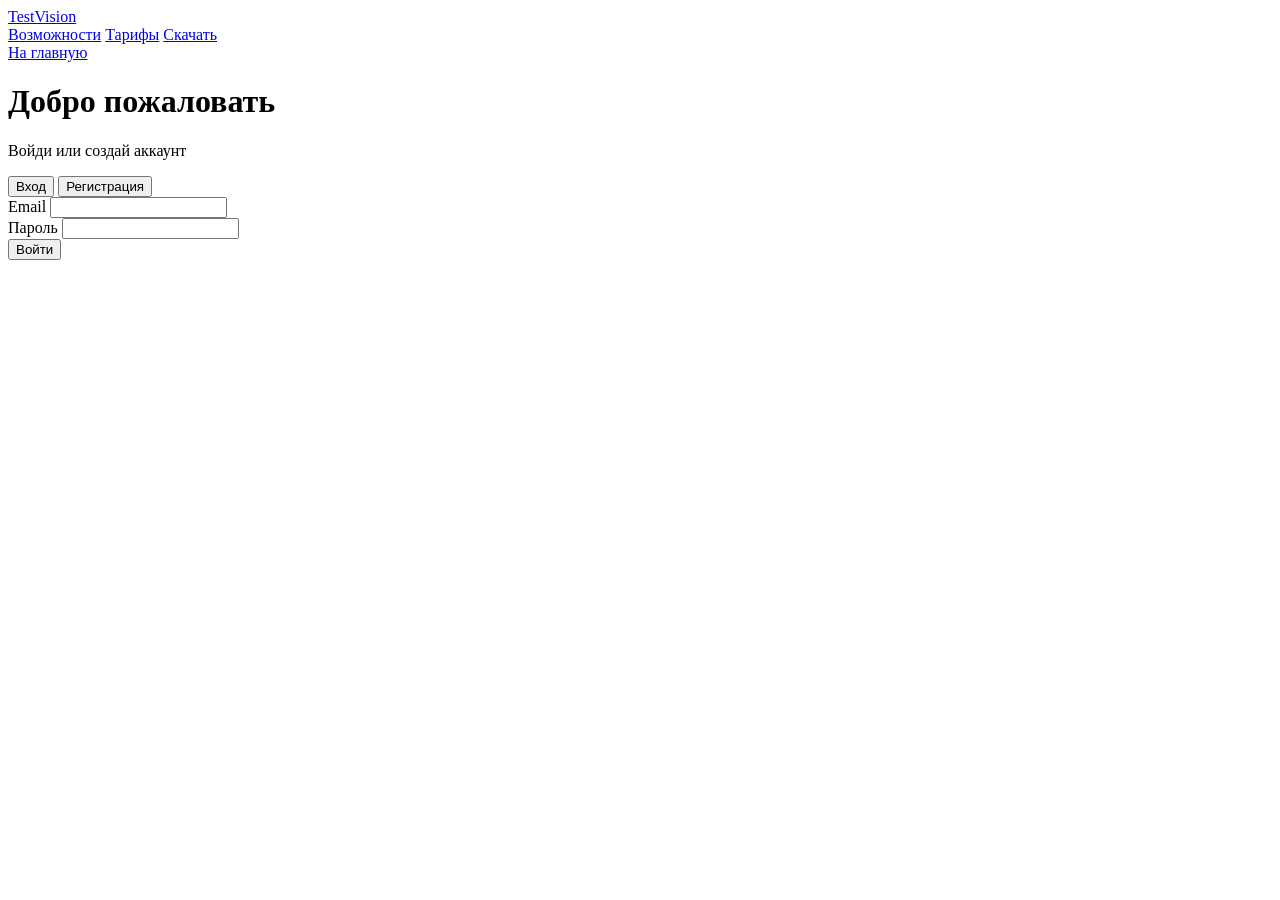
==== auth.html @ dafa4c0e "Add files via upload" ====
<!DOCTYPE html>
<html lang="ru">
<head>
<meta charset="UTF-8">
<meta name="viewport" content="width=device-width, initial-scale=1.0">
<title>Вход — TestVision</title>
<link rel="stylesheet" href="css/style.css">
</head>
<body>
<header class="nav">
  <div class="nav-inner container">
    <a href="/" class="brand">
      <span class="brand-dot"></span>
      <span class="brand-name">TestVision</span>
    </a>
    <nav class="nav-links">
      <a href="index.html#features">Возможности</a>
      <a href="pricing.html">Тарифы</a>
      <a href="download.html">Скачать</a>
    </nav>
    <div class="nav-actions">
      <a href="index.html" class="btn btn-ghost">На главную</a>
    </div>
  </div>
</header>

<div class="page">
  <div class="container page-narrow">
    <h1 class="page-title">Добро пожаловать</h1>
    <p class="page-sub">Войди или создай аккаунт</p>

    <div class="card">
      <div class="form-tabs">
        <button class="active" data-tab="login">Вход</button>
        <button data-tab="register">Регистрация</button>
      </div>

      <form id="form-login">
        <div class="field">
          <label>Email</label>
          <input class="input" type="email" id="li-email" autocomplete="email" required>
        </div>
        <div class="field">
          <label>Пароль</label>
          <input class="input" type="password" id="li-pass" autocomplete="current-password" required>
        </div>
        <div class="form-err" id="li-err"></div>
        <button type="submit" class="btn btn-primary btn-block btn-lg">Войти</button>
      </form>

      <form id="form-register" style="display:none">
        <div class="field">
          <label>Имя</label>
          <input class="input" type="text" id="rg-name" required>
        </div>
        <div class="field">
          <label>Email</label>
          <input class="input" type="email" id="rg-email" autocomplete="email" required>
        </div>
        <div class="field">
          <label>Пароль</label>
          <input class="input" type="password" id="rg-pass" autocomplete="new-password" minlength="6" required>
        </div>
        <div class="form-err" id="rg-err"></div>
        <button type="submit" class="btn btn-primary btn-block btn-lg">Создать аккаунт</button>
      </form>
    </div>
  </div>
</div>

<script src="js/main.js"></script>
<script src="js/auth.js"></script>
</body>
</html>
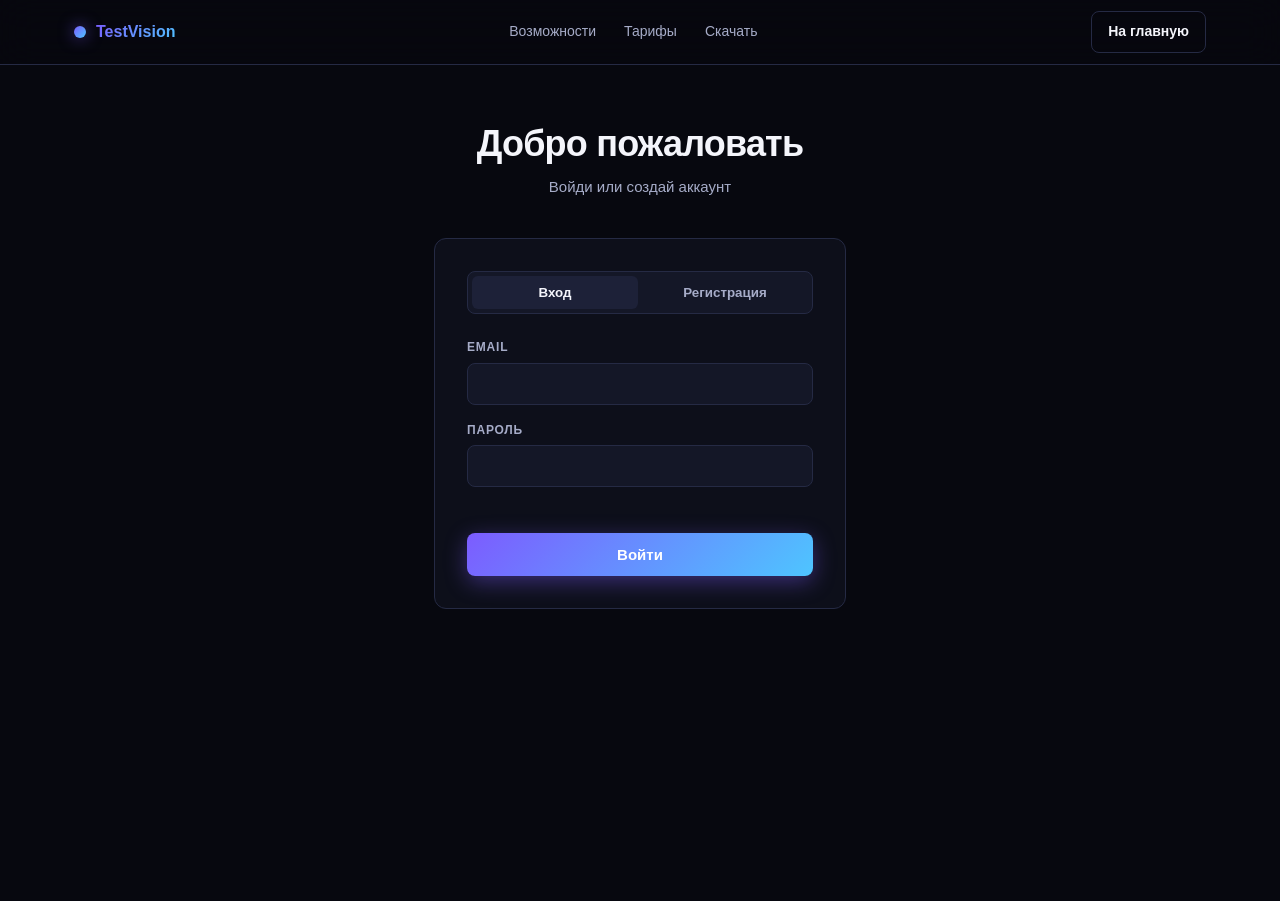
==== commit fb0fa904: "Add files via upload" ====
--- a/auth.html
+++ b/auth.html
@@ -4,7 +4,7 @@
 <meta charset="UTF-8">
 <meta name="viewport" content="width=device-width, initial-scale=1.0">
 <title>Вход — TestVision</title>
-<link rel="stylesheet" href="css/style.css">
+<link rel="stylesheet" href="style.css">
 </head>
 <body>
 <header class="nav">
@@ -68,7 +68,7 @@
   </div>
 </div>
 
-<script src="js/main.js"></script>
-<script src="js/auth.js"></script>
+<script src="main.js"></script>
+<script src="auth.js"></script>
 </body>
 </html>
--- a/style.css
+++ b/style.css
@@ -0,0 +1,853 @@
+* { box-sizing: border-box; margin: 0; padding: 0; }
+
+:root {
+  --bg-0: #07080f;
+  --bg-1: #0d0f1a;
+  --bg-2: #141727;
+  --bg-3: #1d2138;
+  --border: #252a44;
+  --text-0: #f4f5fb;
+  --text-1: #a6acc8;
+  --text-2: #6b7290;
+  --accent: #7c5cff;
+  --accent-2: #4ec5ff;
+  --grad: linear-gradient(135deg, #7c5cff 0%, #4ec5ff 100%);
+  --success: #2dd17c;
+  --danger: #ff5c7a;
+  --radius: 12px;
+  --radius-sm: 8px;
+  --max: 1180px;
+}
+
+html, body {
+  background: var(--bg-0);
+  color: var(--text-0);
+  font-family: -apple-system, BlinkMacSystemFont, "Segoe UI", Inter, Roboto, sans-serif;
+  font-size: 15px;
+  line-height: 1.55;
+  -webkit-font-smoothing: antialiased;
+  overflow-x: hidden;
+}
+
+body::before {
+  content: "";
+  position: fixed;
+  inset: 0;
+  background:
+    radial-gradient(circle at 20% 10%, rgba(124, 92, 255, 0.18), transparent 45%),
+    radial-gradient(circle at 80% 30%, rgba(78, 197, 255, 0.12), transparent 50%),
+    radial-gradient(circle at 50% 90%, rgba(124, 92, 255, 0.08), transparent 55%);
+  z-index: -1;
+  pointer-events: none;
+}
+
+a { color: inherit; text-decoration: none; }
+
+.container {
+  max-width: var(--max);
+  margin: 0 auto;
+  padding: 0 24px;
+}
+
+.nav {
+  position: sticky;
+  top: 0;
+  z-index: 100;
+  backdrop-filter: blur(18px);
+  -webkit-backdrop-filter: blur(18px);
+  background: rgba(7, 8, 15, 0.72);
+  border-bottom: 1px solid var(--border);
+}
+
+.nav-inner {
+  display: flex;
+  align-items: center;
+  justify-content: space-between;
+  height: 64px;
+}
+
+.brand {
+  display: flex;
+  align-items: center;
+  gap: 10px;
+  font-weight: 800;
+  font-size: 16px;
+}
+
+.brand-dot {
+  width: 12px;
+  height: 12px;
+  border-radius: 50%;
+  background: var(--grad);
+  box-shadow: 0 0 16px rgba(124, 92, 255, 0.6);
+  animation: pulse 2.5s ease-in-out infinite;
+}
+
+@keyframes pulse {
+  0%, 100% { opacity: 1; transform: scale(1); }
+  50% { opacity: 0.6; transform: scale(0.85); }
+}
+
+.brand-name {
+  background: var(--grad);
+  -webkit-background-clip: text;
+  background-clip: text;
+  color: transparent;
+}
+
+.nav-links {
+  display: flex;
+  gap: 28px;
+}
+
+.nav-links a {
+  color: var(--text-1);
+  font-size: 14px;
+  font-weight: 500;
+  transition: color 0.2s;
+}
+
+.nav-links a:hover { color: var(--text-0); }
+
+.nav-actions {
+  display: flex;
+  gap: 10px;
+}
+
+.btn {
+  display: inline-flex;
+  align-items: center;
+  gap: 8px;
+  padding: 9px 16px;
+  border-radius: var(--radius-sm);
+  font-size: 14px;
+  font-weight: 600;
+  cursor: pointer;
+  border: none;
+  font-family: inherit;
+  transition: all 0.2s ease;
+  white-space: nowrap;
+}
+
+.btn-primary {
+  background: var(--grad);
+  color: white;
+  box-shadow: 0 6px 22px rgba(124, 92, 255, 0.4);
+}
+
+.btn-primary:hover {
+  transform: translateY(-1px);
+  box-shadow: 0 10px 32px rgba(124, 92, 255, 0.55);
+}
+
+.btn-ghost {
+  background: transparent;
+  color: var(--text-0);
+  border: 1px solid var(--border);
+}
+
+.btn-ghost:hover {
+  border-color: var(--accent);
+  background: var(--bg-2);
+}
+
+.btn-lg {
+  padding: 13px 22px;
+  font-size: 15px;
+}
+
+.btn-block {
+  width: 100%;
+  justify-content: center;
+}
+
+.hero {
+  padding: 80px 0 100px;
+}
+
+.hero-inner {
+  display: grid;
+  grid-template-columns: 1.05fr 1fr;
+  gap: 60px;
+  align-items: center;
+}
+
+.badge {
+  display: inline-flex;
+  align-items: center;
+  gap: 8px;
+  padding: 6px 12px;
+  background: rgba(124, 92, 255, 0.1);
+  border: 1px solid rgba(124, 92, 255, 0.3);
+  border-radius: 20px;
+  font-size: 12px;
+  font-weight: 600;
+  letter-spacing: 0.5px;
+  margin-bottom: 24px;
+}
+
+.badge-dot {
+  width: 6px;
+  height: 6px;
+  border-radius: 50%;
+  background: var(--success);
+  box-shadow: 0 0 8px var(--success);
+}
+
+h1 {
+  font-size: 56px;
+  line-height: 1.05;
+  font-weight: 800;
+  letter-spacing: -1.5px;
+  margin-bottom: 20px;
+}
+
+.gradient {
+  background: var(--grad);
+  -webkit-background-clip: text;
+  background-clip: text;
+  color: transparent;
+}
+
+.lead {
+  font-size: 18px;
+  color: var(--text-1);
+  margin-bottom: 32px;
+  max-width: 500px;
+}
+
+.hero-cta {
+  display: flex;
+  gap: 12px;
+  margin-bottom: 48px;
+}
+
+.hero-meta {
+  display: flex;
+  gap: 36px;
+}
+
+.meta-item {
+  display: flex;
+  flex-direction: column;
+}
+
+.meta-item b {
+  font-size: 28px;
+  font-weight: 800;
+  background: var(--grad);
+  -webkit-background-clip: text;
+  background-clip: text;
+  color: transparent;
+}
+
+.meta-item span {
+  font-size: 12px;
+  color: var(--text-2);
+  text-transform: uppercase;
+  letter-spacing: 1px;
+}
+
+.hero-visual {
+  position: relative;
+}
+
+.mock-window {
+  background: var(--bg-1);
+  border: 1px solid var(--border);
+  border-radius: var(--radius);
+  overflow: hidden;
+  box-shadow: 0 30px 80px rgba(0, 0, 0, 0.5), 0 0 0 1px rgba(255, 255, 255, 0.03);
+  transform: perspective(1000px) rotateY(-4deg) rotateX(2deg);
+  transition: transform 0.4s ease;
+  position: relative;
+}
+
+.mock-window:hover {
+  transform: perspective(1000px) rotateY(-2deg) rotateX(1deg) translateY(-4px);
+}
+
+.mock-header {
+  display: flex;
+  align-items: center;
+  gap: 6px;
+  padding: 10px 14px;
+  background: var(--bg-2);
+  border-bottom: 1px solid var(--border);
+}
+
+.mock-dot {
+  width: 10px;
+  height: 10px;
+  border-radius: 50%;
+}
+
+.mock-dot.r { background: #ff5c5c; }
+.mock-dot.y { background: #ffbd44; }
+.mock-dot.g { background: #2dd17c; }
+
+.mock-url {
+  margin-left: 12px;
+  font-size: 11px;
+  color: var(--text-2);
+  font-family: monospace;
+}
+
+.mock-body {
+  padding: 20px;
+  display: flex;
+  flex-direction: column;
+  gap: 8px;
+}
+
+.mock-q {
+  font-weight: 600;
+  font-size: 14px;
+  margin: 8px 0 4px;
+}
+
+.mock-q:first-child { margin-top: 0; }
+
+.mock-opt {
+  padding: 10px 12px;
+  background: var(--bg-2);
+  border: 1px solid var(--border);
+  border-radius: 6px;
+  font-size: 13px;
+  color: var(--text-1);
+  display: flex;
+  align-items: center;
+  justify-content: space-between;
+  position: relative;
+}
+
+.mock-opt.correct {
+  background: rgba(45, 209, 124, 0.08);
+  border-color: rgba(45, 209, 124, 0.5);
+  color: var(--text-0);
+}
+
+.mock-opt.wrong {
+  background: rgba(255, 92, 122, 0.08);
+  border-color: rgba(255, 92, 122, 0.5);
+  color: var(--text-0);
+}
+
+.mock-check {
+  width: 20px;
+  height: 20px;
+  border-radius: 50%;
+  display: inline-flex;
+  align-items: center;
+  justify-content: center;
+  font-weight: 800;
+  font-size: 11px;
+  color: white;
+}
+
+.mock-opt.correct .mock-check { background: var(--success); }
+.mock-opt.wrong .mock-check { background: var(--danger); }
+
+.mock-hud {
+  position: absolute;
+  bottom: 16px;
+  right: 16px;
+  background: rgba(7, 8, 15, 0.94);
+  border: 1px solid rgba(124, 92, 255, 0.4);
+  border-radius: 8px;
+  padding: 10px 12px;
+  min-width: 130px;
+  backdrop-filter: blur(8px);
+}
+
+.mock-hud-row {
+  display: flex;
+  justify-content: space-between;
+  font-size: 11px;
+  color: var(--text-1);
+}
+
+.mock-hud-row + .mock-hud-row { margin-top: 4px; }
+.mock-hud-row b { color: var(--text-0); }
+
+.section-title {
+  font-size: 36px;
+  font-weight: 800;
+  text-align: center;
+  margin-bottom: 48px;
+  letter-spacing: -0.8px;
+}
+
+.features {
+  padding: 80px 0;
+}
+
+.feature-grid {
+  display: grid;
+  grid-template-columns: repeat(3, 1fr);
+  gap: 18px;
+}
+
+.feature {
+  padding: 28px;
+  background: var(--bg-1);
+  border: 1px solid var(--border);
+  border-radius: var(--radius);
+  transition: all 0.25s ease;
+}
+
+.feature:hover {
+  transform: translateY(-3px);
+  border-color: rgba(124, 92, 255, 0.5);
+  background: var(--bg-2);
+}
+
+.feature-icon {
+  font-size: 32px;
+  margin-bottom: 14px;
+}
+
+.feature h3 {
+  font-size: 18px;
+  margin-bottom: 8px;
+}
+
+.feature p {
+  color: var(--text-1);
+  font-size: 14px;
+}
+
+.how {
+  padding: 80px 0;
+}
+
+.steps {
+  display: grid;
+  grid-template-columns: repeat(4, 1fr);
+  gap: 18px;
+}
+
+.step {
+  padding: 24px;
+  background: var(--bg-1);
+  border: 1px solid var(--border);
+  border-radius: var(--radius);
+  position: relative;
+}
+
+.step-num {
+  width: 36px;
+  height: 36px;
+  border-radius: 50%;
+  background: var(--grad);
+  color: white;
+  display: flex;
+  align-items: center;
+  justify-content: center;
+  font-weight: 800;
+  margin-bottom: 14px;
+  box-shadow: 0 6px 18px rgba(124, 92, 255, 0.4);
+}
+
+.step h3 {
+  font-size: 16px;
+  margin-bottom: 6px;
+}
+
+.step p {
+  color: var(--text-1);
+  font-size: 13px;
+}
+
+.cta {
+  padding: 80px 0;
+}
+
+.cta-inner {
+  text-align: center;
+  padding: 60px 40px;
+  background: linear-gradient(135deg, rgba(124, 92, 255, 0.12), rgba(78, 197, 255, 0.06));
+  border: 1px solid rgba(124, 92, 255, 0.3);
+  border-radius: 24px;
+}
+
+.cta h2 {
+  font-size: 36px;
+  margin-bottom: 12px;
+  letter-spacing: -0.5px;
+}
+
+.cta p {
+  color: var(--text-1);
+  margin-bottom: 28px;
+  font-size: 16px;
+}
+
+.cta-actions {
+  display: inline-flex;
+  gap: 12px;
+}
+
+.footer {
+  padding: 60px 0 24px;
+  border-top: 1px solid var(--border);
+  margin-top: 60px;
+}
+
+.footer-inner {
+  display: grid;
+  grid-template-columns: 1.2fr 2fr;
+  gap: 60px;
+  margin-bottom: 40px;
+}
+
+.footer-tag {
+  color: var(--text-2);
+  font-size: 13px;
+  margin-top: 10px;
+}
+
+.footer-cols {
+  display: grid;
+  grid-template-columns: repeat(3, 1fr);
+  gap: 32px;
+}
+
+.footer-col h4 {
+  font-size: 12px;
+  text-transform: uppercase;
+  letter-spacing: 1.5px;
+  color: var(--text-2);
+  margin-bottom: 14px;
+}
+
+.footer-col a {
+  display: block;
+  color: var(--text-1);
+  font-size: 14px;
+  padding: 4px 0;
+  transition: color 0.2s;
+}
+
+.footer-col a:hover { color: var(--accent-2); }
+
+.footer-bottom {
+  display: flex;
+  justify-content: space-between;
+  padding-top: 24px;
+  border-top: 1px solid var(--border);
+  font-size: 12px;
+  color: var(--text-2);
+}
+
+.muted { opacity: 0.7; }
+
+.page {
+  padding: 60px 0 80px;
+  min-height: calc(100vh - 64px);
+}
+
+.page-narrow {
+  max-width: 460px;
+  margin: 0 auto;
+}
+
+.page-title {
+  font-size: 36px;
+  font-weight: 800;
+  text-align: center;
+  margin-bottom: 12px;
+  letter-spacing: -0.8px;
+}
+
+.page-sub {
+  text-align: center;
+  color: var(--text-1);
+  margin-bottom: 40px;
+}
+
+.card {
+  background: var(--bg-1);
+  border: 1px solid var(--border);
+  border-radius: var(--radius);
+  padding: 32px;
+}
+
+.field {
+  margin-bottom: 16px;
+}
+
+.field label {
+  display: block;
+  font-size: 12px;
+  font-weight: 600;
+  color: var(--text-1);
+  margin-bottom: 6px;
+  text-transform: uppercase;
+  letter-spacing: 0.8px;
+}
+
+.input {
+  width: 100%;
+  padding: 12px 14px;
+  background: var(--bg-2);
+  border: 1px solid var(--border);
+  border-radius: var(--radius-sm);
+  color: var(--text-0);
+  font-size: 14px;
+  font-family: inherit;
+  outline: none;
+  transition: all 0.2s;
+}
+
+.input:focus {
+  border-color: var(--accent);
+  box-shadow: 0 0 0 3px rgba(124, 92, 255, 0.15);
+}
+
+.form-tabs {
+  display: flex;
+  gap: 4px;
+  background: var(--bg-2);
+  padding: 4px;
+  border-radius: var(--radius-sm);
+  border: 1px solid var(--border);
+  margin-bottom: 24px;
+}
+
+.form-tabs button {
+  flex: 1;
+  padding: 9px;
+  background: transparent;
+  border: none;
+  color: var(--text-1);
+  font-weight: 600;
+  cursor: pointer;
+  border-radius: 6px;
+  font-family: inherit;
+  transition: all 0.2s;
+}
+
+.form-tabs button.active {
+  background: var(--bg-3);
+  color: var(--text-0);
+}
+
+.form-err {
+  min-height: 18px;
+  color: var(--danger);
+  font-size: 12px;
+  margin: 4px 0 12px;
+}
+
+.pricing-grid {
+  display: grid;
+  grid-template-columns: repeat(3, 1fr);
+  gap: 20px;
+  margin-top: 40px;
+}
+
+.plan {
+  padding: 32px;
+  background: var(--bg-1);
+  border: 1px solid var(--border);
+  border-radius: var(--radius);
+  display: flex;
+  flex-direction: column;
+  position: relative;
+}
+
+.plan-pro {
+  border-color: var(--accent);
+  background: linear-gradient(180deg, rgba(124, 92, 255, 0.08), transparent 60%), var(--bg-1);
+}
+
+.plan-pro::before {
+  content: "Популярный";
+  position: absolute;
+  top: -12px;
+  left: 50%;
+  transform: translateX(-50%);
+  padding: 4px 12px;
+  background: var(--grad);
+  border-radius: 20px;
+  font-size: 11px;
+  font-weight: 800;
+  letter-spacing: 1px;
+  color: white;
+}
+
+.plan h3 {
+  font-size: 14px;
+  text-transform: uppercase;
+  letter-spacing: 2px;
+  color: var(--text-2);
+  margin-bottom: 12px;
+}
+
+.plan-price {
+  font-size: 40px;
+  font-weight: 800;
+  letter-spacing: -1px;
+}
+
+.plan-price small {
+  font-size: 14px;
+  color: var(--text-2);
+  font-weight: 500;
+}
+
+.plan-desc {
+  color: var(--text-1);
+  font-size: 14px;
+  margin: 12px 0 24px;
+}
+
+.plan-list {
+  list-style: none;
+  margin-bottom: 28px;
+  flex: 1;
+}
+
+.plan-list li {
+  padding: 8px 0;
+  color: var(--text-1);
+  font-size: 14px;
+  display: flex;
+  align-items: center;
+  gap: 10px;
+}
+
+.plan-list li::before {
+  content: "✓";
+  color: var(--success);
+  font-weight: 800;
+}
+
+.plan-list li.off {
+  color: var(--text-2);
+  opacity: 0.5;
+}
+
+.plan-list li.off::before {
+  content: "—";
+  color: var(--text-2);
+}
+
+.download-box {
+  text-align: center;
+  padding: 50px 30px;
+  background: var(--bg-1);
+  border: 1px solid var(--border);
+  border-radius: var(--radius);
+}
+
+.download-box h3 {
+  font-size: 22px;
+  margin-bottom: 8px;
+}
+
+.download-box p {
+  color: var(--text-1);
+  margin-bottom: 24px;
+}
+
+.download-grid {
+  display: grid;
+  grid-template-columns: repeat(2, 1fr);
+  gap: 16px;
+  margin-top: 40px;
+}
+
+.dl-card {
+  padding: 24px;
+  background: var(--bg-1);
+  border: 1px solid var(--border);
+  border-radius: var(--radius);
+  text-align: center;
+  transition: all 0.2s;
+}
+
+.dl-card:hover {
+  border-color: var(--accent);
+  transform: translateY(-2px);
+}
+
+.dl-icon {
+  font-size: 36px;
+  margin-bottom: 12px;
+}
+
+.dl-card h4 {
+  font-size: 16px;
+  margin-bottom: 6px;
+}
+
+.dl-card p {
+  color: var(--text-2);
+  font-size: 12px;
+  margin-bottom: 16px;
+}
+
+.dash-grid {
+  display: grid;
+  grid-template-columns: 1fr 2fr;
+  gap: 24px;
+  margin-top: 32px;
+}
+
+.dash-card {
+  background: var(--bg-1);
+  border: 1px solid var(--border);
+  border-radius: var(--radius);
+  padding: 24px;
+}
+
+.dash-card h3 {
+  font-size: 14px;
+  text-transform: uppercase;
+  letter-spacing: 1.5px;
+  color: var(--text-2);
+  margin-bottom: 16px;
+}
+
+.dash-stat {
+  font-size: 32px;
+  font-weight: 800;
+  background: var(--grad);
+  -webkit-background-clip: text;
+  background-clip: text;
+  color: transparent;
+}
+
+.dash-stat-label {
+  font-size: 13px;
+  color: var(--text-2);
+  margin-top: 4px;
+}
+
+.code-block {
+  background: var(--bg-2);
+  border: 1px solid var(--border);
+  border-radius: var(--radius-sm);
+  padding: 14px 16px;
+  font-family: ui-monospace, SFMono-Regular, Menlo, monospace;
+  font-size: 13px;
+  color: var(--text-1);
+  margin: 12px 0;
+  white-space: pre-wrap;
+  word-break: break-all;
+}
+
+@media (max-width: 900px) {
+  h1 { font-size: 38px; }
+  .hero-inner { grid-template-columns: 1fr; gap: 40px; }
+  .feature-grid { grid-template-columns: 1fr; }
+  .steps { grid-template-columns: 1fr 1fr; }
+  .pricing-grid { grid-template-columns: 1fr; }
+  .footer-inner { grid-template-columns: 1fr; gap: 30px; }
+  .footer-cols { grid-template-columns: 1fr 1fr; }
+  .nav-links { display: none; }
+  .download-grid { grid-template-columns: 1fr; }
+  .dash-grid { grid-template-columns: 1fr; }
+}
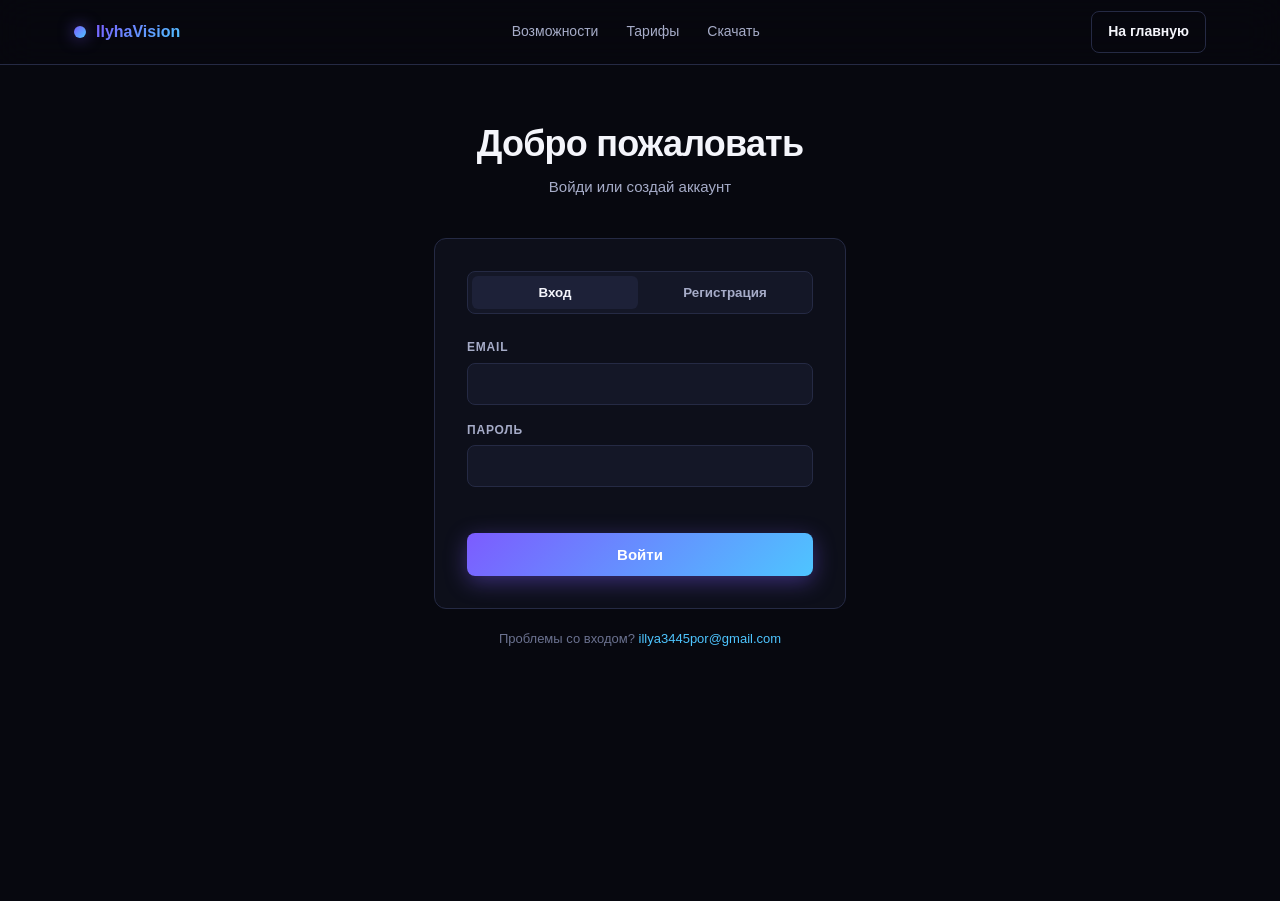
==== commit 3692d418: "Add files via upload" ====
--- a/auth.html
+++ b/auth.html
@@ -3,15 +3,15 @@
 <head>
 <meta charset="UTF-8">
 <meta name="viewport" content="width=device-width, initial-scale=1.0">
-<title>Вход — TestVision</title>
+<title>Вход — IlyhaVision</title>
 <link rel="stylesheet" href="style.css">
 </head>
 <body>
 <header class="nav">
   <div class="nav-inner container">
-    <a href="/" class="brand">
+    <a href="index.html" class="brand">
       <span class="brand-dot"></span>
-      <span class="brand-name">TestVision</span>
+      <span class="brand-name">IlyhaVision</span>
     </a>
     <nav class="nav-links">
       <a href="index.html#features">Возможности</a>
@@ -65,6 +65,10 @@
         <button type="submit" class="btn btn-primary btn-block btn-lg">Создать аккаунт</button>
       </form>
     </div>
+
+    <p style="text-align:center;margin-top:20px;color:var(--text-2);font-size:13px">
+      Проблемы со входом? <a href="mailto:illya3445por@gmail.com?subject=IlyhaVision%20поддержка&body=Здравствуйте!%20У%20меня%20вопрос%20по%20IlyhaVision%3A%20" style="color:var(--accent-2)">illya3445por@gmail.com</a>
+    </p>
   </div>
 </div>
 
--- a/style.css
+++ b/style.css
@@ -839,6 +839,343 @@
   word-break: break-all;
 }
 
+.hero-trust {
+  display: flex;
+  align-items: center;
+  gap: 12px;
+  font-size: 13px;
+  color: var(--text-1);
+  flex-wrap: wrap;
+}
+
+.trust-stars {
+  color: #ffbd44;
+  font-size: 16px;
+  letter-spacing: 2px;
+}
+
+.section-sub {
+  text-align: center;
+  color: var(--text-1);
+  margin: -32px 0 40px;
+  font-size: 16px;
+}
+
+.logos {
+  padding: 30px 0 50px;
+}
+
+.logos-title {
+  text-align: center;
+  color: var(--text-2);
+  text-transform: uppercase;
+  letter-spacing: 2px;
+  font-size: 11px;
+  margin-bottom: 18px;
+}
+
+.logo-row {
+  display: flex;
+  flex-wrap: wrap;
+  justify-content: center;
+  gap: 12px;
+}
+
+.logo-chip {
+  padding: 10px 18px;
+  background: var(--bg-1);
+  border: 1px solid var(--border);
+  border-radius: 30px;
+  font-weight: 600;
+  font-size: 14px;
+}
+
+.logo-chip.soon {
+  color: var(--text-2);
+  opacity: 0.7;
+}
+
+.comparison {
+  padding: 80px 0;
+}
+
+.compare-table {
+  max-width: 880px;
+  margin: 0 auto;
+  background: var(--bg-1);
+  border: 1px solid var(--border);
+  border-radius: var(--radius);
+  overflow: hidden;
+}
+
+.compare-row {
+  display: grid;
+  grid-template-columns: 1.5fr 1fr 1fr 1fr;
+  padding: 16px 24px;
+  border-bottom: 1px solid var(--border);
+  align-items: center;
+  font-size: 14px;
+}
+
+.compare-row:last-child {
+  border-bottom: none;
+}
+
+.compare-head {
+  background: var(--bg-2);
+  font-weight: 700;
+  font-size: 13px;
+  text-transform: uppercase;
+  letter-spacing: 0.5px;
+  color: var(--text-2);
+}
+
+.compare-cell-us {
+  background: linear-gradient(135deg, #7c5cff, #4ec5ff);
+  -webkit-background-clip: text;
+  background-clip: text;
+  color: transparent;
+  font-weight: 800;
+  letter-spacing: 0.5px;
+}
+
+.compare-row > div:not(:first-child) {
+  text-align: center;
+}
+
+.yes {
+  color: var(--success);
+  font-weight: 700;
+  font-size: 18px;
+}
+
+.no {
+  color: var(--text-2);
+  font-size: 20px;
+  opacity: 0.5;
+}
+
+.faq {
+  padding: 80px 0;
+}
+
+.faq-grid {
+  max-width: 760px;
+  margin: 0 auto;
+  display: flex;
+  flex-direction: column;
+  gap: 12px;
+}
+
+.faq-item {
+  background: var(--bg-1);
+  border: 1px solid var(--border);
+  border-radius: var(--radius-sm);
+  padding: 18px 22px;
+  transition: all 0.2s ease;
+}
+
+.faq-item:hover {
+  border-color: rgba(124, 92, 255, 0.4);
+}
+
+.faq-item[open] {
+  background: var(--bg-2);
+  border-color: rgba(124, 92, 255, 0.5);
+}
+
+.faq-item summary {
+  font-weight: 600;
+  font-size: 15px;
+  cursor: pointer;
+  list-style: none;
+  display: flex;
+  justify-content: space-between;
+  align-items: center;
+}
+
+.faq-item summary::-webkit-details-marker {
+  display: none;
+}
+
+.faq-item summary::after {
+  content: "+";
+  font-size: 22px;
+  font-weight: 300;
+  color: var(--text-2);
+  transition: transform 0.2s;
+}
+
+.faq-item[open] summary::after {
+  transform: rotate(45deg);
+}
+
+.faq-item p {
+  margin-top: 12px;
+  color: var(--text-1);
+  font-size: 14px;
+  line-height: 1.6;
+}
+
+.pricing-faq {
+  max-width: 760px;
+  margin: 60px auto 0;
+}
+
+.pricing-faq h2 {
+  font-size: 24px;
+  text-align: center;
+  margin-bottom: 24px;
+}
+
+.pricing-faq .faq-item + .faq-item {
+  margin-top: 10px;
+}
+
+.plan-ultimate {
+  border-color: #ffbd44;
+  background: linear-gradient(180deg, rgba(255, 189, 68, 0.08), transparent 60%), var(--bg-1);
+  position: relative;
+}
+
+.plan-ultimate::before {
+  content: "Топ";
+  position: absolute;
+  top: -12px;
+  left: 50%;
+  transform: translateX(-50%);
+  padding: 4px 14px;
+  background: linear-gradient(135deg, #ffbd44, #ff8a00);
+  border-radius: 20px;
+  font-size: 11px;
+  font-weight: 800;
+  letter-spacing: 1px;
+  color: white;
+}
+
+.plan-pill {
+  font-size: 9px;
+  font-weight: 800;
+  letter-spacing: 1px;
+  padding: 3px 8px;
+  border-radius: 20px;
+  background: var(--bg-3);
+  color: var(--text-1);
+}
+
+.plan-pill.ultimate {
+  background: linear-gradient(135deg, #ffbd44, #ff8a00);
+  color: white;
+}
+
+.plan-pill.premium {
+  background: var(--grad);
+  color: white;
+}
+
+.plan-badge {
+  font-size: 9px;
+  font-weight: 800;
+  letter-spacing: 1.2px;
+  padding: 3px 8px;
+  border-radius: 20px;
+  background: var(--bg-3);
+  color: var(--text-1);
+}
+
+.plan-badge.premium {
+  background: var(--grad);
+  color: white;
+}
+
+.redeem-block {
+  max-width: 600px;
+  margin: 50px auto 0;
+}
+
+.redeem-card {
+  text-align: center;
+  padding: 28px;
+  background: var(--bg-1);
+  border: 1px dashed var(--border);
+  border-radius: var(--radius);
+}
+
+.redeem-card h3 {
+  font-size: 18px;
+  margin-bottom: 6px;
+}
+
+.redeem-card p {
+  color: var(--text-1);
+  font-size: 14px;
+  margin-bottom: 16px;
+}
+
+.legal {
+  background: var(--bg-1);
+  border: 1px solid var(--border);
+  border-radius: var(--radius);
+  padding: 36px 40px;
+  line-height: 1.7;
+}
+
+.legal h2 {
+  font-size: 18px;
+  margin-top: 28px;
+  margin-bottom: 10px;
+  color: var(--text-0);
+}
+
+.legal h2:first-child {
+  margin-top: 0;
+}
+
+.legal p {
+  color: var(--text-1);
+  margin-bottom: 12px;
+}
+
+.legal ul {
+  margin: 10px 0 16px 20px;
+  color: var(--text-1);
+}
+
+.legal li {
+  padding: 4px 0;
+}
+
+.legal a {
+  color: var(--accent-2);
+  text-decoration: none;
+}
+
+.legal a:hover {
+  text-decoration: underline;
+}
+
+.footer-socials {
+  display: flex;
+  gap: 10px;
+  margin-top: 12px;
+  flex-wrap: wrap;
+}
+
+.footer-socials a {
+  color: var(--text-1);
+  font-size: 13px;
+  padding: 4px 12px;
+  background: var(--bg-2);
+  border: 1px solid var(--border);
+  border-radius: 20px;
+  transition: all 0.2s;
+}
+
+.footer-socials a:hover {
+  border-color: var(--accent);
+  color: var(--accent-2);
+}
+
 @media (max-width: 900px) {
   h1 { font-size: 38px; }
   .hero-inner { grid-template-columns: 1fr; gap: 40px; }
@@ -850,4 +1187,6 @@
   .nav-links { display: none; }
   .download-grid { grid-template-columns: 1fr; }
   .dash-grid { grid-template-columns: 1fr; }
-}
+  .compare-row { grid-template-columns: 1.5fr 1fr 1fr 1fr; padding: 12px 14px; font-size: 12px; }
+  .legal { padding: 24px 18px; }
+}
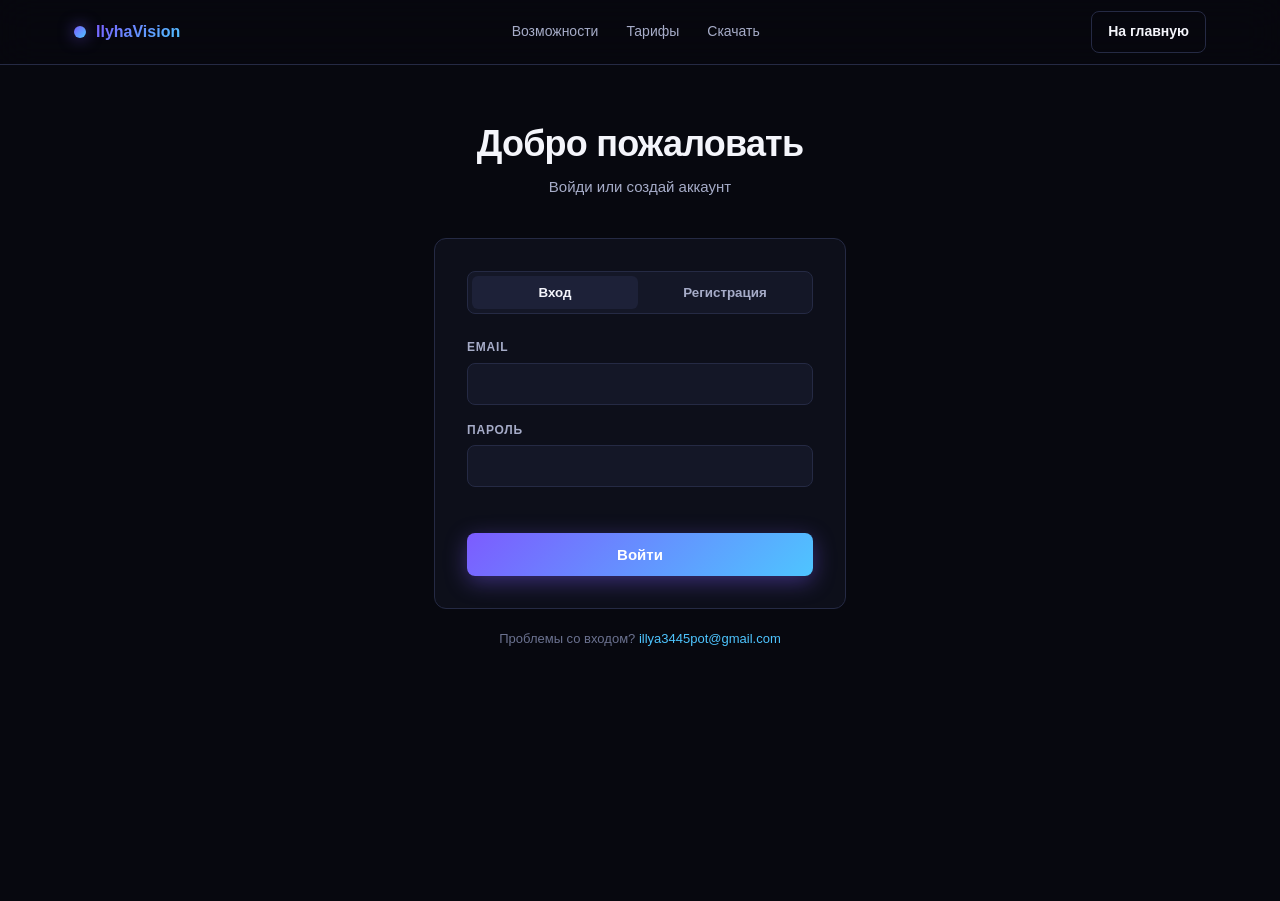
==== commit b3e44b0d: "Add files via upload" ====
--- a/auth.html
+++ b/auth.html
@@ -67,7 +67,7 @@
     </div>
 
     <p style="text-align:center;margin-top:20px;color:var(--text-2);font-size:13px">
-      Проблемы со входом? <a href="mailto:illya3445por@gmail.com?subject=IlyhaVision%20поддержка&body=Здравствуйте!%20У%20меня%20вопрос%20по%20IlyhaVision%3A%20" style="color:var(--accent-2)">illya3445por@gmail.com</a>
+      Проблемы со входом? <a href="mailto:illya3445pot@gmail.com?subject=IlyhaVision%20поддержка&body=Здравствуйте!%20У%20меня%20вопрос%20по%20IlyhaVision%3A%20" style="color:var(--accent-2)">illya3445pot@gmail.com</a>
     </p>
   </div>
 </div>
